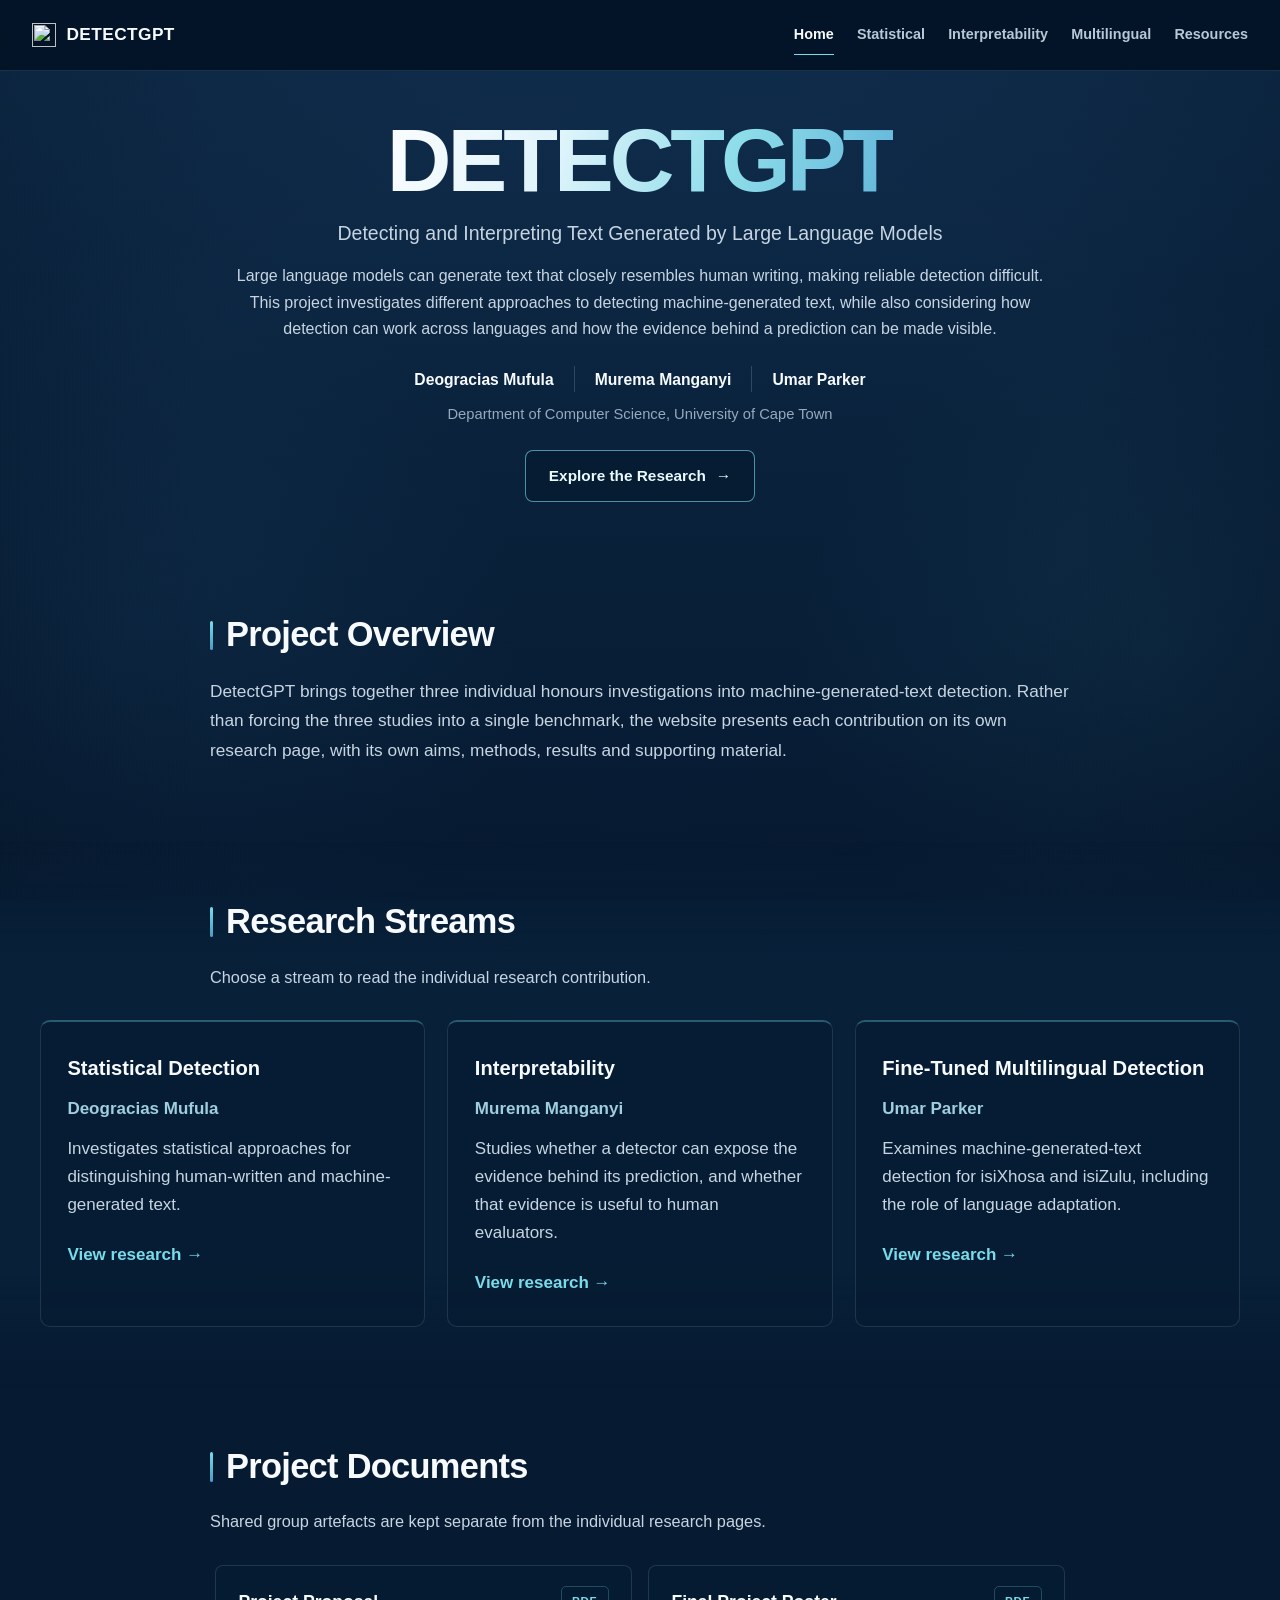
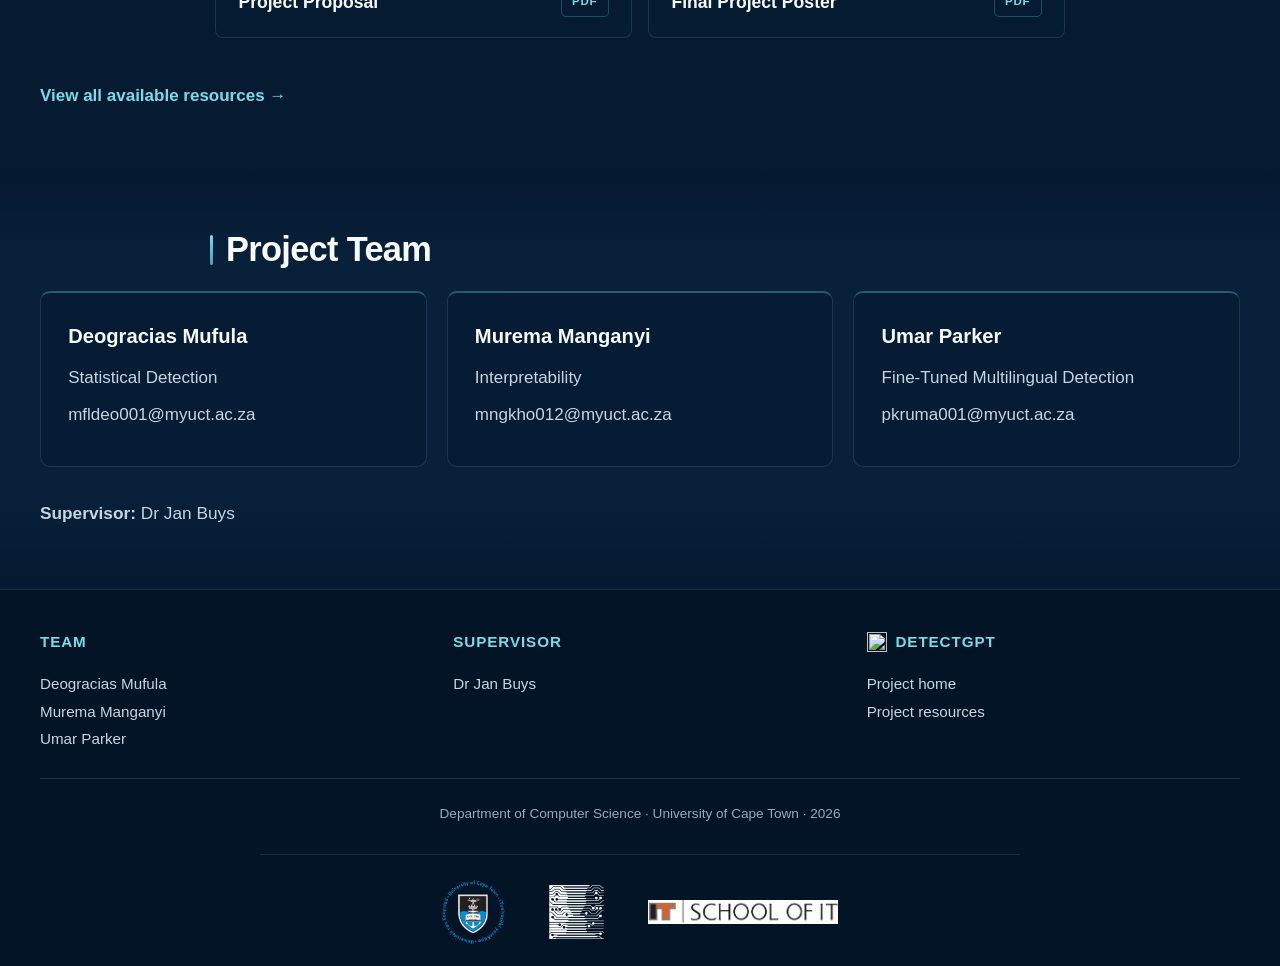
==== index.html @ 5858a73e "Made changes" ====
<!DOCTYPE html>

<html lang="en">
<head>
<meta charset="utf-8"/>
<meta content="width=device-width, initial-scale=1.0" name="viewport"/>
<meta content="DetectGPT is a 2026 UCT Computer Science Honours project on detecting and interpreting text generated by large language models." name="description"/>
<title>DETECTGPT | UCT Computer Science Honours 2026</title>
<link href="Images/favicon.svg" rel="icon" type="image/svg+xml"/>
<link href="css/style.css" rel="stylesheet"/>
</head>
<body>
<div aria-hidden="true" class="background-animation"></div>
<nav aria-label="Main navigation" id="main-nav"><div class="nav-container"><a class="nav-logo" href="index.html"><img class="brand-mark" src="Images/favicon.svg" alt="" aria-hidden="true"/><span>DETECTGPT</span></a><ul class="nav-links"><li><a aria-current="page" href="index.html">Home</a></li><li><a href="statistical.html">Statistical</a></li><li><a href="interpretability.html">Interpretability</a></li><li><a href="multilingual.html">Multilingual</a></li><li><a href="resources.html">Resources</a></li></ul></div></nav>
<div class="hero" id="top">
<div class="hero-content">
<h1 class="hero-title" data-text="DETECTGPT">DETECTGPT</h1>
<p class="hero-subtitle">Detecting and Interpreting Text Generated by Large Language Models</p>
<p class="hero-intro">Large language models can generate text that closely resembles human writing, making reliable detection difficult. This project investigates different approaches to detecting machine-generated text, while also considering how detection can work across languages and how the evidence behind a prediction can be made visible.</p>
<div class="hero-authors">
<div class="author-card"><div class="author-name">Deogracias Mufula</div></div>
<div class="author-divider"></div>
<div class="author-card"><div class="author-name">Murema Manganyi</div></div>
<div class="author-divider"></div>
<div class="author-card"><div class="author-name">Umar Parker</div></div>
</div>
<div class="hero-institution">Department of Computer Science, University of Cape Town</div>
<a class="cta-button" href="#research">Explore the Research <span aria-hidden="true">→</span></a>
</div>
</div>

<main>
<section class="content-section" id="overview">
<div class="section-container">
<div class="section-header">

<h2 class="section-title">Project Overview</h2>
</div>
<div class="content-text">
<p class="lead-text">DetectGPT brings together three individual honours investigations into machine-generated-text detection. Rather than forcing the three studies into a single benchmark, the website presents each contribution on its own research page, with its own aims, methods, results and supporting material.</p>
</div>
</div>
</section>
<section class="content-section alt-bg" id="research">
<div class="section-container">
<div class="section-header">

<h2 class="section-title">Research Streams</h2>
</div>
<p class="section-intro">Choose a stream to read the individual research contribution.</p>
<div class="stream-overview-grid">
<a class="stream-card-link" href="statistical.html">
<article class="feature-card-modern">
<h3>Statistical Detection</h3>
<p class="stream-owner">Deogracias Mufula</p>
<p>Investigates statistical approaches for distinguishing human-written and machine-generated text.</p>
<span class="stream-link">View research →</span>
</article>
</a>
<a class="stream-card-link" href="interpretability.html">
<article class="feature-card-modern">
<h3>Interpretability</h3>
<p class="stream-owner">Murema Manganyi</p>
<p>Studies whether a detector can expose the evidence behind its prediction, and whether that evidence is useful to human evaluators.</p>
<span class="stream-link">View research →</span>
</article>
</a>
<a class="stream-card-link" href="multilingual.html">
<article class="feature-card-modern">
<h3>Fine-Tuned Multilingual Detection</h3>
<p class="stream-owner">Umar Parker</p>
<p>Examines machine-generated-text detection for isiXhosa and isiZulu, including the role of language adaptation.</p>
<span class="stream-link">View research →</span>
</article>
</a>
</div>
</div>
</section>
<section class="content-section" id="documents">
<div class="section-container">
<div class="section-header">

<h2 class="section-title">Project Documents</h2>
</div>
<p class="section-intro">Shared group artefacts are kept separate from the individual research pages.</p>
<div class="group-docs">
<a class="deliverable-card" href="Docs/project-proposal.pdf">
<h3>Project Proposal</h3>
<span class="file-type">PDF</span>
</a>
<a class="deliverable-card" href="Docs/final-poster.pdf">
<h3>Final Project Poster</h3>
<span class="file-type">PDF</span>
</a>
</div>
<p style="margin-top:2rem"><a class="stream-link" href="resources.html">View all available resources →</a></p>
</div>
</section>
<section class="content-section alt-bg" id="team">
<div class="section-container">
<div class="section-header">

<h2 class="section-title">Project Team</h2>
</div>
<div class="compact-team">
<div class="feature-card-modern"><h3>Deogracias Mufula</h3><p>Statistical Detection</p><p><a href="mailto:mfldeo001@myuct.ac.za">mfldeo001@myuct.ac.za</a></p></div>
<div class="feature-card-modern"><h3>Murema Manganyi</h3><p>Interpretability</p><p><a href="mailto:mngkho012@myuct.ac.za">mngkho012@myuct.ac.za</a></p></div>
<div class="feature-card-modern"><h3>Umar Parker</h3><p>Fine-Tuned Multilingual Detection</p><p><a href="mailto:pkruma001@myuct.ac.za">pkruma001@myuct.ac.za</a></p></div>
</div>
<p class="lead-text" style="margin-top:2rem"><strong>Supervisor:</strong> Dr Jan Buys</p>
</div>
</section>
</main>
<footer>
    <div class="footer-content">
        <div class="footer-section">
            <h4>Team</h4>
            <p>Deogracias Mufula<br/>Murema Manganyi<br/>Umar Parker</p>
        </div>

        <div class="footer-section">
            <h4>Supervisor</h4>
            <p>Dr Jan Buys</p>
        </div>

        <div class="footer-section">
            <h4 class="footer-brand">
                <img src="Images/favicon.svg" alt="" aria-hidden="true"/>
                DETECTGPT
            </h4>
            <p>
                <a href="index.html">Project home</a><br/>
                <a href="resources.html">Project resources</a>
            </p>
        </div>
    </div>

    <div class="footer-bottom">
        <p>Department of Computer Science · University of Cape Town · 2026</p>
    </div>

    <div class="footer-logos" aria-label="University affiliations">
        <img src="Images/uct-logo.png" alt="University of Cape Town" class="footer-logo uct-logo"/>
        <img src="Images/cs-logo.png" alt="UCT Department of Computer Science" class="footer-logo cs-logo"/>
        <img src="Images/school-of-it-logo.png" alt="UCT School of Information Technology" class="footer-logo it-logo"/>
    </div>
</footer>
</body>
</html>
---- css/style.css ----
:root {
    --primary-bg: #061a31;
    --secondary-bg: #0b2742;
    --accent-cyan: #78dceb;
    --accent-blue: #4d9bc2;
    --text-primary: #f7fbff;
    --text-secondary: #c7d5e2;
    --text-muted: #94aabe;
    --card-bg: rgba(6, 28, 51, 0.72);
    --card-border: rgba(151, 203, 225, 0.16);
    --content-width: 1200px;
    --reading-width: 860px;
}

* {
    box-sizing: border-box;
    margin: 0;
    padding: 0;
}

html {
    scroll-behavior: smooth;
    overflow-x: hidden;
}

body {
    min-height: 100vh;
    overflow-x: hidden;
    font-family: "Open Sans", Helvetica, Arial, sans-serif;
    font-size: 17px;
    line-height: 1.6;
    color: var(--text-primary);
    background: var(--primary-bg);
}

a {
    color: var(--accent-cyan);
}

img {
    max-width: 100%;
}

.background-animation {
    position: fixed;
    inset: 0;
    z-index: -1;
    overflow: hidden;
    background:
        radial-gradient(
            circle at 10% 70%,
            rgba(44, 103, 151, 0.11),
            transparent 30%
        ),
        radial-gradient(
            circle at 90% 72%,
            rgba(70, 177, 195, 0.07),
            transparent 27%
        ),
        linear-gradient(
            180deg,
            #102f4f 0%,
            #0a223c 48%,
            #061a31 100%
        );
}

.background-animation::before {
    content: "";
    position: absolute;
    inset: 0;
    background-image: url("../Images/neural-texture.svg");
    background-repeat: repeat;
    background-size: 920px 560px;
    opacity: 0.24;
}

.background-animation::after {
    content: "";
    position: absolute;
    inset: 0;
    pointer-events: none;
    background:
        radial-gradient(
            ellipse at center,
            transparent 48%,
            rgba(3, 13, 28, 0.24) 100%
        ),
        linear-gradient(
            90deg,
            rgba(2, 14, 29, 0.08),
            transparent 18%,
            transparent 82%,
            rgba(2, 14, 29, 0.08)
        );
}

#main-nav {
    position: sticky;
    top: 0;
    z-index: 1000;
    min-height: 70px;
    display: flex;
    align-items: center;
    background: rgba(4, 20, 39, 0.94);
    border-bottom: 1px solid rgba(120, 220, 235, 0.16);
    backdrop-filter: blur(14px);
}

.nav-container {
    width: 100%;
    max-width: 1280px;
    min-height: 70px;
    margin: 0 auto;
    padding: 0 2rem;
    display: flex;
    align-items: center;
}

.nav-logo {
    display: inline-flex;
    align-items: center;
    gap: 0.65rem;
    flex: 0 0 auto;
    margin-right: 2.25rem;
    color: var(--text-primary);
    text-decoration: none;
    font-size: 1.08rem;
    font-weight: 800;
    letter-spacing: 0.025em;
    white-space: nowrap;
}

.brand-mark {
    width: 24px;
    height: 24px;
    display: block;
    flex: 0 0 24px;
}

.nav-links {
    margin-left: auto;
    display: flex;
    align-items: center;
    gap: 1.45rem;
    list-style: none;
}

.nav-links a {
    position: relative;
    display: block;
    padding: 0.5rem 0;
    color: #b7c8d7;
    text-decoration: none;
    font-size: 0.9rem;
    font-weight: 600;
    transition: color 0.2s ease;
}

.nav-links a::after {
    content: "";
    position: absolute;
    left: 0;
    bottom: 0;
    width: 0;
    height: 1px;
    background: var(--accent-cyan);
    transition: width 0.2s ease;
}

.nav-links a:hover,
.nav-links a[aria-current="page"] {
    color: var(--text-primary);
}

.nav-links a:hover::after,
.nav-links a[aria-current="page"]::after {
    width: 100%;
}

.hero {
    min-height: auto;
    display: flex;
    align-items: center;
    justify-content: center;
    padding: 2.9rem 2rem 3.3rem;
    background: transparent;
}

.hero-content {
    width: 100%;
    max-width: 980px;
    margin: 0 auto;
    text-align: center;
}

.hero-title {
    position: relative;
    width: max-content;
    max-width: 100%;
    margin: 0 auto 0.95rem;
    font-size: clamp(4.1rem, 7.4vw, 5.6rem);
    font-weight: 800;
    line-height: 0.98;
    letter-spacing: -0.045em;
    background: linear-gradient(
        108deg,
        #fbfdff 0%,
        #dff4fb 34%,
        #8eddea 67%,
        #63b6da 100%
    );
    background-size: 100% 100%;
    background-position: 50% 50%;
    -webkit-background-clip: text;
    background-clip: text;
    color: transparent;
    -webkit-text-fill-color: transparent;
    filter: none;
    text-shadow: none;
}

.hero-title::after {
    content: attr(data-text);
    position: absolute;
    inset: 0;
    pointer-events: none;
    color: transparent;
    -webkit-text-fill-color: transparent;
    background: linear-gradient(
        112deg,
        transparent 44%,
        rgba(255, 255, 255, 0) 47%,
        rgba(255, 255, 255, 0.28) 49.4%,
        rgba(199, 240, 248, 0.16) 50.5%,
        rgba(255, 255, 255, 0) 53%,
        transparent 56%
    );
    background-size: 320% 100%;
    background-position: 155% 0;
    -webkit-background-clip: text;
    background-clip: text;
    opacity: 0;
    animation: detect-specular 11s cubic-bezier(0.46, 0.03, 0.52, 0.96) infinite;
}

@keyframes detect-specular {
    0%, 71% {
        background-position: 155% 0;
        opacity: 0;
    }
    73% {
        background-position: 155% 0;
        opacity: 0.65;
    }
    81% {
        background-position: -55% 0;
        opacity: 0.48;
    }
    83%, 100% {
        background-position: -55% 0;
        opacity: 0;
    }
}

.hero-subtitle {
    max-width: 820px;
    margin: 0 auto 0.95rem;
    color: var(--text-secondary);
    font-size: 1.22rem;
    font-weight: 500;
    line-height: 1.42;
}

.hero-intro {
    max-width: 820px;
    margin: 0 auto 1.5rem;
    color: var(--text-secondary);
    font-size: 1rem;
    line-height: 1.65;
}

.hero-authors {
    display: flex;
    align-items: center;
    justify-content: center;
    gap: 1.25rem;
    margin-bottom: 0.65rem;
    flex-wrap: wrap;
}

.author-card {
    text-align: center;
}

.author-name {
    color: var(--text-primary);
    font-size: 0.98rem;
    font-weight: 600;
}

.author-divider {
    width: 1px;
    height: 26px;
    background: rgba(151, 203, 225, 0.22);
}

.hero-institution {
    margin-bottom: 1.45rem;
    color: var(--text-muted);
    font-size: 0.92rem;
}

.cta-button {
    display: inline-block;
    padding: 0.82rem 1.4rem;
    color: #eafaff;
    text-decoration: none;
    background: rgba(4, 24, 45, 0.48);
    border: 1px solid rgba(120, 220, 235, 0.62);
    border-radius: 8px;
    font-size: 0.96rem;
    font-weight: 700;
    transition: transform 0.2s ease, background 0.2s ease, border-color 0.2s ease;
}

.cta-button:hover {
    transform: translateY(-2px);
    background: rgba(120, 220, 235, 0.09);
    border-color: rgba(120, 220, 235, 0.9);
}

.cta-button span {
    margin-left: 0.35rem;
}

.page-hero {
    min-height: auto;
    display: flex;
    align-items: center;
    justify-content: center;
    padding: 3.5rem 2rem 3.1rem;
    background: transparent;
}

.page-hero-content {
    width: 100%;
    max-width: 1000px;
    text-align: center;
}

.page-kicker {
    margin-bottom: 0.8rem;
    color: var(--accent-cyan);
    font-size: 0.78rem;
    font-weight: 700;
    letter-spacing: 0.075em;
    text-transform: uppercase;
}

.page-title {
    margin-bottom: 0.75rem;
    font-size: 3.55rem;
    font-weight: 800;
    line-height: 1.06;
    letter-spacing: -0.03em;
}

.page-subtitle {
    max-width: 760px;
    margin: 0 auto;
    color: var(--text-secondary);
    font-size: 1.12rem;
    line-height: 1.6;
}

main {
    position: relative;
}

.article-shell {
    max-width: var(--content-width);
    margin: 0 auto;
}

.content-section {
    position: relative;
    padding: 3.75rem 2rem;
}

.alt-bg {
    background: linear-gradient(
        180deg,
        rgba(4, 19, 36, 0) 0%,
        rgba(11, 39, 66, 0.48) 22%,
        rgba(11, 39, 66, 0.48) 78%,
        rgba(4, 19, 36, 0) 100%
    );
}

.section-container {
    width: 100%;
    max-width: var(--content-width);
    margin: 0 auto;
}

.section-header {
    width: 100%;
    max-width: var(--reading-width);
    margin: 0 auto 1.4rem;
}

.section-title {
    position: relative;
    padding-left: 1rem;
    font-size: 2.15rem;
    font-weight: 700;
    line-height: 1.14;
    letter-spacing: -0.02em;
}

.section-title::before {
    content: "";
    position: absolute;
    left: 0;
    top: 0.16em;
    bottom: 0.12em;
    width: 3px;
    border-radius: 3px;
    background: linear-gradient(
        180deg,
        var(--accent-cyan),
        var(--accent-blue)
    );
}

.section-intro {
    max-width: var(--reading-width);
    margin: 0 auto 1.8rem;
    color: var(--text-secondary);
    font-size: 1.02rem;
    line-height: 1.7;
}

.content-text,
.article-copy {
    width: 100%;
    max-width: var(--reading-width);
    margin-left: auto;
    margin-right: auto;
}

.content-text p,
.article-copy p {
    margin-bottom: 1rem;
    color: var(--text-secondary);
    line-height: 1.72;
}

.content-text strong,
.article-copy strong {
    color: var(--text-primary);
}

.lead-text {
    color: var(--text-secondary);
    font-size: 1.08rem;
    line-height: 1.72;
}

.article-copy h3 {
    margin: 2rem 0 0.75rem;
    font-size: 1.36rem;
    line-height: 1.3;
}

.article-copy ul,
.article-copy ol {
    margin: 1rem 0 1.5rem;
    padding-left: 1.4rem;
}

.article-copy li {
    margin-bottom: 0.5rem;
    color: var(--text-secondary);
    line-height: 1.8;
}

.placeholder-copy {
    color: var(--text-secondary);
}

.stream-overview-grid {
    display: grid;
    grid-template-columns: repeat(3, minmax(0, 1fr));
    gap: 1.4rem;
    margin-top: 1.25rem;
}

.stream-card-link {
    display: block;
    color: inherit;
    text-decoration: none;
}

.feature-card-modern {
    height: 100%;
    padding: 1.85rem 1.65rem;
    background: var(--card-bg);
    border: 1px solid var(--card-border);
    border-top: 2px solid rgba(120, 220, 235, 0.33);
    border-radius: 10px;
    transition: transform 0.2s ease, border-color 0.2s ease, background 0.2s ease;
}

.feature-card-modern:hover {
    transform: translateY(-3px);
    border-color: rgba(120, 220, 235, 0.42);
    background: rgba(7, 31, 56, 0.78);
}

.feature-card-modern h3 {
    margin-bottom: 0.7rem;
    color: var(--text-primary);
    font-size: 1.26rem;
}

.feature-card-modern p {
    margin-bottom: 0.6rem;
    color: var(--text-secondary);
    line-height: 1.65;
}

.feature-card-modern a {
    text-decoration: none;
}

.stream-owner {
    margin-bottom: 0.75rem !important;
    color: #9fcedf !important;
    font-weight: 600;
}

.stream-link {
    display: inline-block;
    margin-top: 0.75rem;
    color: var(--accent-cyan);
    text-decoration: none;
    font-weight: 700;
}

.stream-link:hover {
    text-decoration: underline;
}

.group-docs {
    max-width: 850px;
    margin-left: auto;
    margin-right: auto;
    display: grid;
    grid-template-columns: repeat(2, minmax(0, 1fr));
    gap: 1rem;
}

.deliverable-card {
    display: flex;
    align-items: center;
    justify-content: space-between;
    gap: 1.25rem;
    padding: 1.25rem 1.4rem;
    color: var(--text-primary);
    text-decoration: none;
    background: var(--card-bg);
    border: 1px solid var(--card-border);
    border-radius: 8px;
    transition: transform 0.2s ease, border-color 0.2s ease, background 0.2s ease;
}

.deliverable-card:hover {
    transform: translateY(-3px);
    border-color: rgba(120, 220, 235, 0.42);
    background: rgba(7, 31, 56, 0.78);
}

.deliverable-card h3 {
    font-size: 1.1rem;
}

.file-type {
    flex: 0 0 auto;
    padding: 0.35rem 0.65rem;
    color: var(--accent-cyan);
    border: 1px solid rgba(120, 220, 235, 0.25);
    border-radius: 5px;
    font-size: 0.72rem;
    font-weight: 700;
    letter-spacing: 0.06em;
}

.compact-team {
    display: grid;
    grid-template-columns: repeat(3, minmax(0, 1fr));
    gap: 1.25rem;
}

.compact-team .feature-card-modern {
    padding: 1.7rem;
}

.compact-team a {
    color: var(--text-secondary);
    text-decoration: none;
}

.compact-team a:hover {
    color: var(--accent-cyan);
}

.research-question {
    padding: 1.25rem 1.5rem;
    color: var(--text-primary) !important;
    background: rgba(120, 220, 235, 0.045);
    border-left: 4px solid var(--accent-cyan);
    border-radius: 0 7px 7px 0;
    font-size: 1.1rem;
    line-height: 1.68;
}

.figure-block {
    width: min(100%, 820px);
    margin: 1.8rem auto 2rem;
    padding: 1rem;
    background: rgba(6, 28, 51, 0.64);
    border: 1px solid var(--card-border);
    border-radius: 10px;
}

.figure-block img {
    width: auto;
    max-width: 100%;
    max-height: 560px;
    height: auto;
    display: block;
    margin: 0 auto;
    object-fit: contain;
    background: #fff;
    border: 1px solid rgba(151, 203, 225, 0.16);
    border-radius: 6px;
}

.figure-block figcaption {
    margin-top: 0.8rem;
    color: var(--text-muted);
    font-size: 0.88rem;
    line-height: 1.55;
}

.data-table-wrap {
    width: 100%;
    max-width: var(--reading-width);
    margin: 1.5rem auto 2rem;
    overflow-x: auto;
    background: rgba(6, 28, 51, 0.52);
    border: 1px solid var(--card-border);
    border-radius: 8px;
}

table {
    width: 100%;
    min-width: 620px;
    border-collapse: collapse;
}

th,
td {
    padding: 0.95rem 1.05rem;
    text-align: left;
    border-bottom: 1px solid var(--card-border);
}

th {
    color: var(--text-primary);
    background: rgba(120, 220, 235, 0.055);
    font-size: 0.9rem;
    font-weight: 700;
}

td {
    color: var(--text-secondary);
}

tr:last-child td {
    border-bottom: 0;
}

.result-note {
    margin-top: -1rem !important;
    color: var(--text-muted) !important;
    font-size: 0.9rem;
}

.interpretability-page .article-copy {
    max-width: 860px;
    margin-left: auto;
    margin-right: auto;
}

.interpretability-page .section-lead {
    margin-bottom: 1.15rem;
    color: var(--text-primary);
    font-size: 1.14rem;
    line-height: 1.68;
}

.interpretability-page .rationale-showcase {
    width: min(100%, 820px);
    margin-top: 2rem;
}

.interpretability-page #method .figure-block {
    width: min(100%, 720px);
}

.method-summary {
    max-width: 860px;
    margin: 2rem auto 2.4rem;
    border-top: 1px solid var(--card-border);
}

.method-summary > div {
    display: grid;
    grid-template-columns: 170px 1fr;
    gap: 1.5rem;
    padding: 0.85rem 0;
    border-bottom: 1px solid var(--card-border);
}

.method-summary dt {
    color: var(--text-muted);
    font-size: 0.8rem;
    font-weight: 700;
    letter-spacing: 0.055em;
    text-transform: uppercase;
}

.method-summary dd {
    margin: 0;
    color: var(--text-primary);
    line-height: 1.65;
}

.result-block + .result-block {
    margin-top: 3.25rem;
    padding-top: 2.75rem;
    border-top: 1px solid var(--card-border);
}

.result-lead {
    margin-bottom: 1.1rem !important;
    color: var(--text-primary) !important;
    font-size: 1.12rem;
    line-height: 1.65;
}

.compact-table {
    max-width: 620px;
    margin-left: auto;
    margin-right: auto;
}

.evidence-notes {
    max-width: 760px;
    margin: 1.5rem auto;
    padding-left: 1.1rem;
    border-left: 2px solid rgba(120, 220, 235, 0.45);
}

.evidence-notes p {
    margin-bottom: 0.85rem;
}

.evidence-notes p:last-child {
    margin-bottom: 0;
}

.main-takeaway {
    margin: 2rem 0;
    padding: 1.2rem 0;
    color: var(--text-primary) !important;
    border-top: 1px solid rgba(120, 220, 235, 0.35);
    border-bottom: 1px solid rgba(120, 220, 235, 0.35);
    font-size: 1.16rem;
    line-height: 1.65;
}

.discussion-note {
    color: var(--text-muted) !important;
    font-size: 0.95rem;
}

.interpretability-page .data-table-wrap {
    border-radius: 6px;
    background: rgba(6, 28, 51, 0.38);
}

.resource-stack {
    max-width: 900px;
    display: grid;
    gap: 0.8rem;
    margin: 1.5rem auto 0;
}

.resource-row {
    display: grid;
    grid-template-columns: 74px 1fr auto;
    gap: 1rem;
    align-items: center;
    padding: 1rem 1.2rem;
    color: inherit;
    text-decoration: none;
    background: rgba(6, 28, 51, 0.62);
    border: 1px solid var(--card-border);
    border-radius: 8px;
    transition: background 0.2s ease, border-color 0.2s ease;
}

a.resource-row:hover {
    background: rgba(120, 220, 235, 0.045);
    border-color: rgba(120, 220, 235, 0.42);
}

.resource-type {
    color: var(--accent-cyan);
    font-size: 0.78rem;
    font-weight: 800;
    letter-spacing: 0.08em;
}

.resource-row strong {
    display: block;
    color: var(--text-primary);
    font-size: 1rem;
}

.resource-row small {
    display: block;
    margin-top: 0.18rem;
    color: var(--text-muted);
    line-height: 1.45;
}

.resource-arrow {
    color: var(--accent-cyan);
    font-size: 1.25rem;
}

.resource-placeholder {
    cursor: default;
    opacity: 0.82;
    border-style: dashed;
}

.resource-status {
    color: var(--text-muted);
    font-size: 0.78rem;
    font-weight: 700;
    letter-spacing: 0.035em;
    text-transform: uppercase;
    white-space: nowrap;
}

.subsection-author {
    position: relative;
    display: inline-block;
    margin-bottom: 1.5rem;
    color: var(--text-primary);
    font-size: 1.5rem;
    font-weight: 700;
}

footer {
    margin-top: 0;
    padding: 2.5rem 2rem 1.35rem;
    background: #041427;
    border-top: 1px solid rgba(120, 220, 235, 0.12);
}

.footer-content {
    max-width: var(--content-width);
    margin: 0 auto 1.6rem;
    display: grid;
    grid-template-columns: repeat(3, minmax(0, 1fr));
    gap: 2.5rem;
}

.footer-section h4 {
    margin-bottom: 1rem;
    color: var(--accent-cyan);
    font-size: 0.95rem;
    font-weight: 700;
    letter-spacing: 0.06em;
    text-transform: uppercase;
}

.footer-section p {
    margin: 0;
    color: var(--text-secondary);
    font-size: 0.95rem;
    line-height: 1.8;
}

.footer-section a {
    color: var(--text-secondary);
    text-decoration: none;
}

.footer-section a:hover {
    color: var(--accent-cyan);
    text-decoration: underline;
}

.footer-brand {
    display: flex;
    align-items: center;
    gap: 0.55rem;
}

.footer-brand img {
    width: 20px;
    height: 20px;
}

.footer-bottom {
    max-width: var(--content-width);
    margin: 0 auto;
    padding-top: 1.5rem;
    text-align: center;
    border-top: 1px solid var(--card-border);
}

.footer-bottom p {
    color: var(--text-muted);
    font-size: 0.85rem;
}

.footer-logos {
    max-width: 760px;
    margin: 1.8rem auto 0;
    padding-top: 1.6rem;
    display: flex;
    align-items: center;
    justify-content: center;
    gap: 2.75rem;
    border-top: 1px solid rgba(151, 203, 225, 0.12);
}

.footer-logo {
    display: block;
    width: auto;
    max-width: 190px;
    max-height: 58px;
    object-fit: contain;
}

.footer-logo.uct-logo {
    max-height: 64px;
}

.footer-logo.cs-logo,
.footer-logo.it-logo {
    max-height: 54px;
}

.footer-logo.cs-logo {
    filter: invert(1);
}

a:focus-visible,
button:focus-visible {
    outline: 2px solid var(--accent-cyan);
    outline-offset: 4px;
}

@media (max-width: 1100px) {
    .nav-container {
        padding: 0 1.5rem;
    }
    .nav-logo {
        margin-right: 1.4rem;
        font-size: 1rem;
    }
    .nav-links {
        gap: 1.05rem;
    }
    .nav-links a {
        font-size: 0.85rem;
    }
}

@media (max-width: 900px) {
    .hero-title {
        width: auto;
        font-size: 4.15rem;
    }
    .hero-subtitle {
        font-size: 1.16rem;
    }
    .page-title {
        font-size: 3rem;
    }
    .section-title {
        font-size: 2rem;
    }
    .stream-overview-grid,
    .compact-team,
    .group-docs {
        grid-template-columns: 1fr;
    }
    .footer-content {
        grid-template-columns: 1fr;
        gap: 1.75rem;
    }
}

@media (max-width: 720px) {
    body {
        font-size: 16px;
    }
    #main-nav {
        min-height: auto;
        padding: 0.75rem 0;
    }
    .nav-container {
        min-height: auto;
        padding: 0 1rem;
        flex-direction: column;
        align-items: flex-start;
        gap: 0.65rem;
    }
    .nav-logo {
        margin-right: 0;
    }
    .brand-mark {
        width: 21px;
        height: 21px;
        flex-basis: 21px;
    }
    .nav-links {
        width: 100%;
        margin-left: 0;
        gap: 0.55rem 1rem;
        flex-wrap: wrap;
    }
    .nav-links a {
        font-size: 0.82rem;
    }
    .hero {
        padding: 2.6rem 1.25rem 3rem;
    }
    .hero-title {
        width: auto;
        font-size: 3.25rem;
    }
    .hero-subtitle {
        font-size: 1.08rem;
    }
    .hero-intro {
        font-size: 0.96rem;
        line-height: 1.62;
    }
    .hero-authors {
        flex-direction: column;
        gap: 0.45rem;
    }
    .author-divider {
        display: none;
    }
    .page-hero {
        padding: 2.8rem 1.25rem 2.5rem;
    }
    .page-title {
        font-size: 2.65rem;
    }
    .page-subtitle {
        font-size: 1.04rem;
    }
    .content-section {
        padding: 3rem 1.25rem;
    }
    .section-header {
        margin-bottom: 1.2rem;
    }
    .section-title {
        font-size: 1.85rem;
    }
    .feature-card-modern {
        padding: 1.55rem 1.35rem;
    }
    .figure-block {
        width: 100%;
        padding: 0.75rem;
    }

    .figure-block img {
        max-height: 460px;
    }

    .resource-row {
        grid-template-columns: 58px 1fr auto;
        padding: 0.95rem 1rem;
    }
    .method-summary > div {
        grid-template-columns: 1fr;
        gap: 0.3rem;
    }
    .result-block + .result-block {
        margin-top: 2.75rem;
        padding-top: 2.35rem;
    }
    .main-takeaway {
        font-size: 1.08rem;
    }

    .footer-logos {
        flex-wrap: wrap;
        gap: 1.6rem;
    }

    .footer-logo,
    .footer-logo.uct-logo,
    .footer-logo.cs-logo,
    .footer-logo.it-logo {
        max-width: 140px;
        max-height: 48px;
    }
}

@media (max-width: 500px) {
    .nav-links {
        gap: 0.45rem 0.8rem;
    }
    .hero-title {
        font-size: 2.65rem;
    }
    .hero-subtitle {
        font-size: 1.04rem;
    }
    .page-title {
        font-size: 2.3rem;
    }
    .section-title {
        font-size: 1.75rem;
    }
    .resource-row {
        grid-template-columns: 48px 1fr;
    }
    .resource-arrow,
    .resource-status {
        grid-column: 2;
        justify-self: start;
    }
    th,
    td {
        padding: 0.75rem;
    }
}

@media (prefers-reduced-motion: reduce) {
    html {
        scroll-behavior: auto;
    }
    .hero-title::after {
        display: none;
        animation: none;
    }
}

@media print {
    .background-animation,
    #main-nav {
        display: none;
    }
    body {
        color: #000;
        background: #fff;
    }
    .hero,
    .page-hero,
    .content-section {
        min-height: auto;
        padding: 2rem 0;
    }
    .content-text p,
    .article-copy p,
    .lead-text,
    .section-intro,
    td {
        color: #222;
    }
    footer {
        color: #000;
        background: #fff;
    }
}
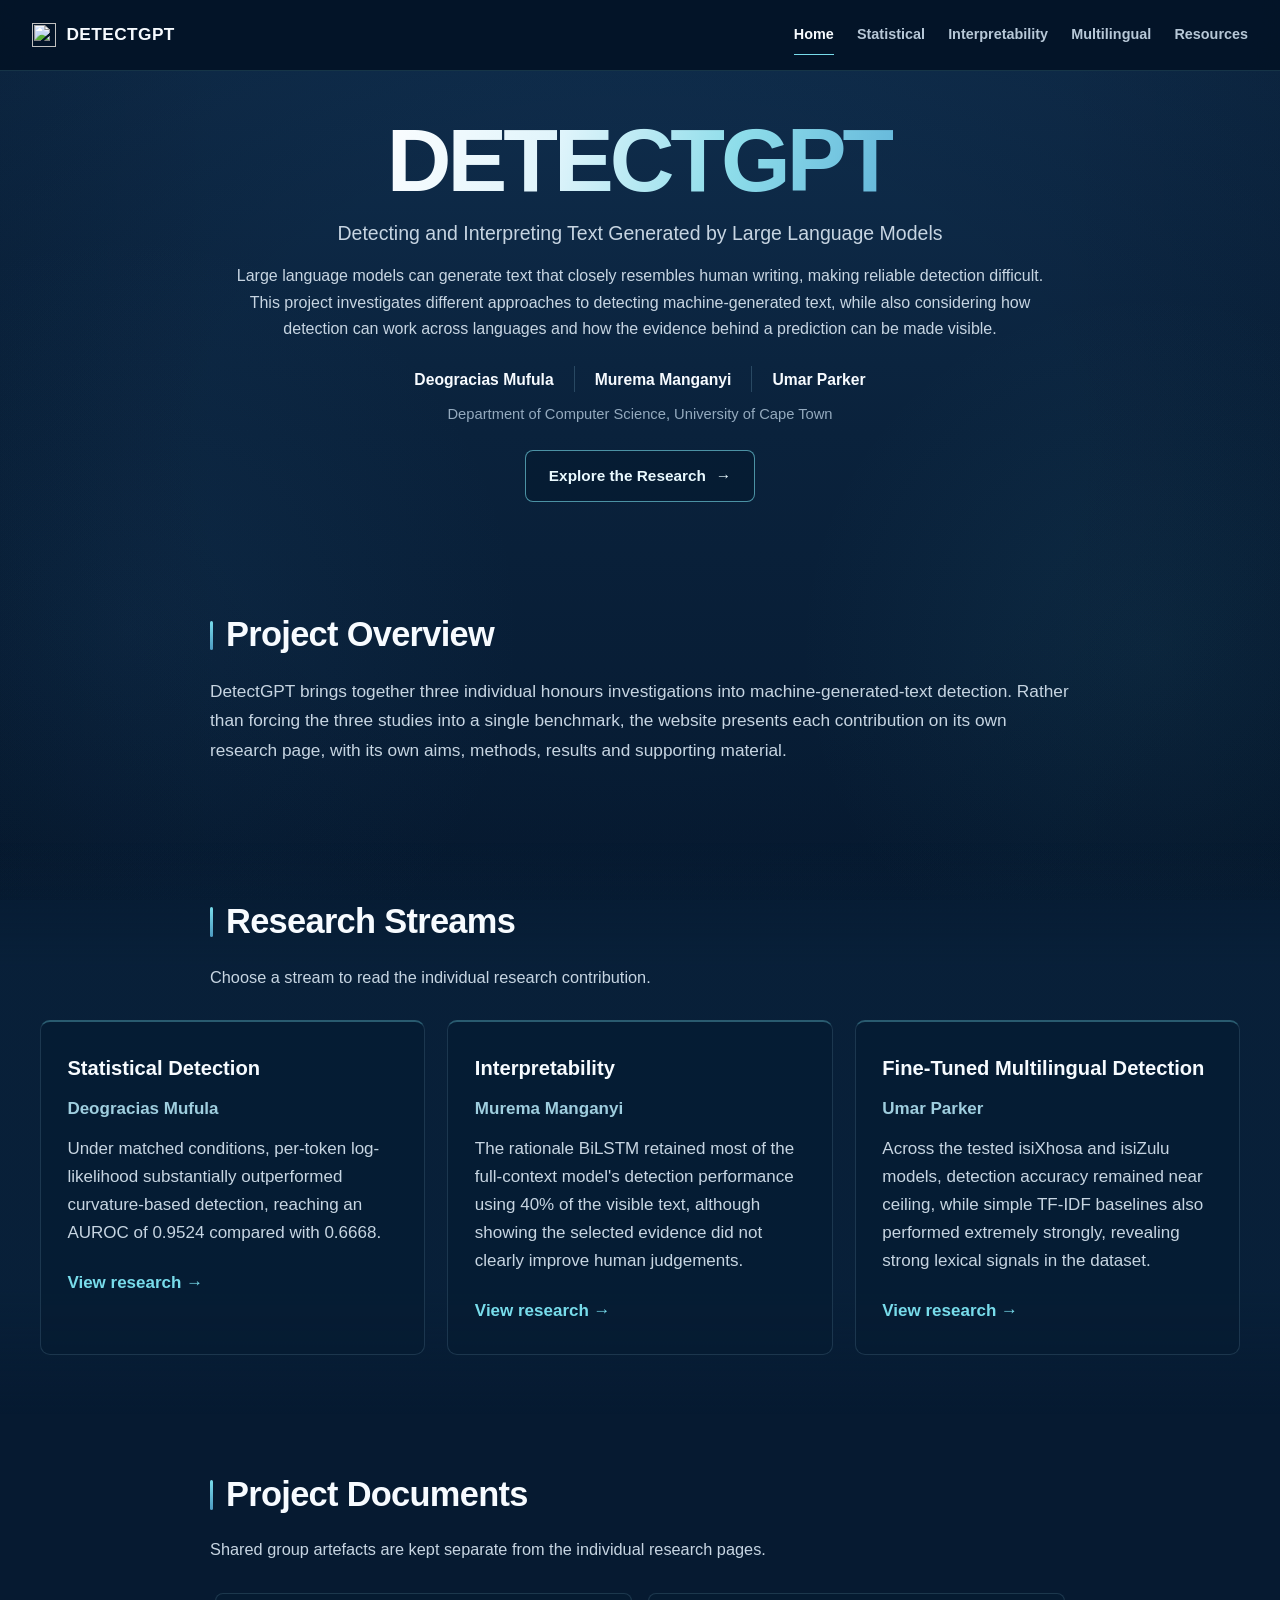
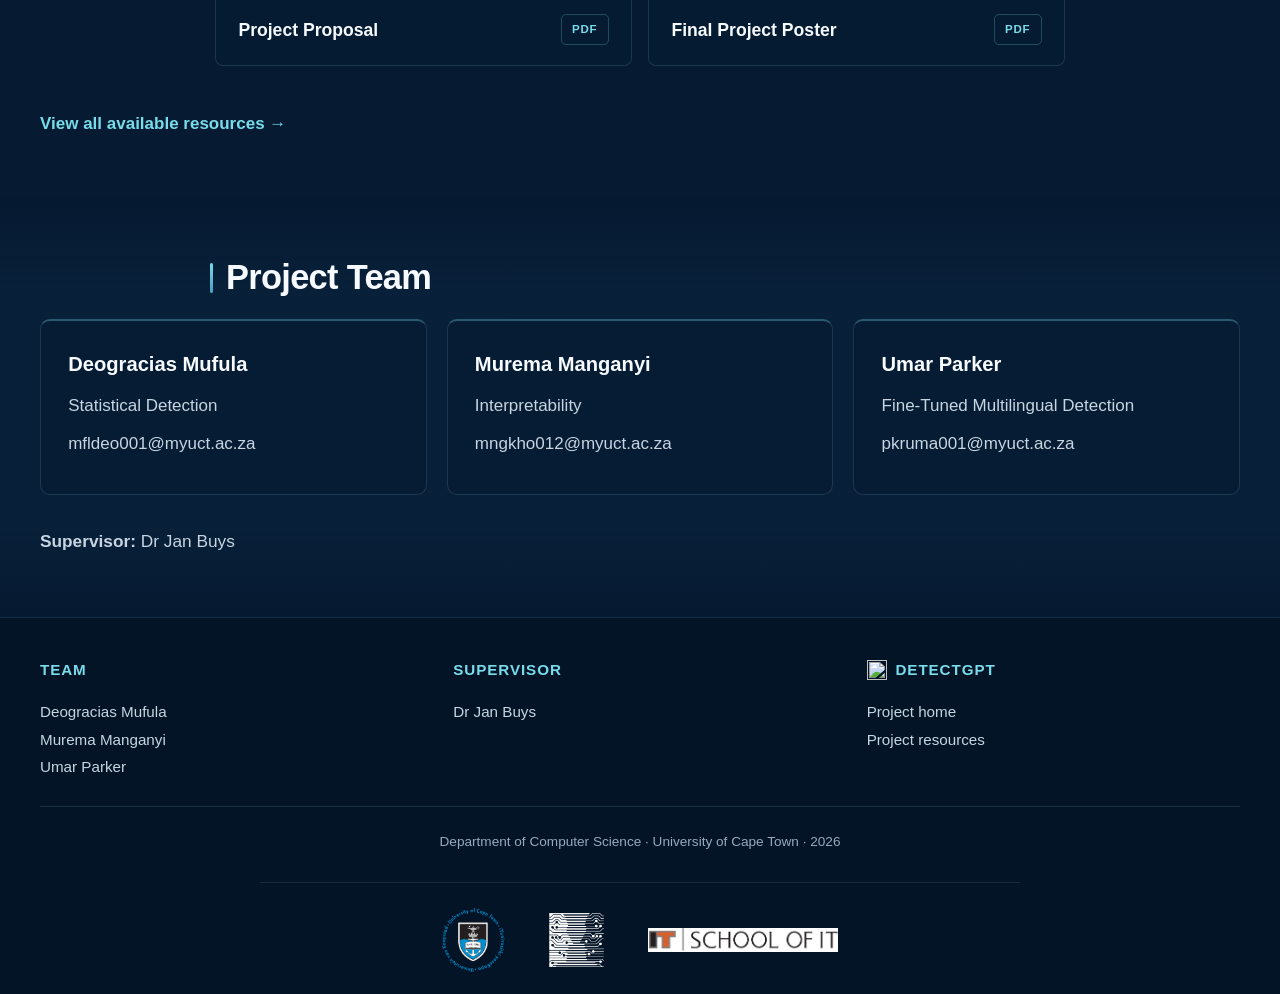
==== commit 7e554e10: "Final website submission" ====
--- a/index.html
+++ b/index.html
@@ -53,7 +53,7 @@
 <article class="feature-card-modern">
 <h3>Statistical Detection</h3>
 <p class="stream-owner">Deogracias Mufula</p>
-<p>Investigates statistical approaches for distinguishing human-written and machine-generated text.</p>
+<p>Under matched conditions, per-token log-likelihood substantially outperformed curvature-based detection, reaching an AUROC of 0.9524 compared with 0.6668.</p>
 <span class="stream-link">View research →</span>
 </article>
 </a>
@@ -61,7 +61,7 @@
 <article class="feature-card-modern">
 <h3>Interpretability</h3>
 <p class="stream-owner">Murema Manganyi</p>
-<p>Studies whether a detector can expose the evidence behind its prediction, and whether that evidence is useful to human evaluators.</p>
+<p>The rationale BiLSTM retained most of the full-context model's detection performance using 40% of the visible text, although showing the selected evidence did not clearly improve human judgements.</p>
 <span class="stream-link">View research →</span>
 </article>
 </a>
@@ -69,7 +69,7 @@
 <article class="feature-card-modern">
 <h3>Fine-Tuned Multilingual Detection</h3>
 <p class="stream-owner">Umar Parker</p>
-<p>Examines machine-generated-text detection for isiXhosa and isiZulu, including the role of language adaptation.</p>
+<p>Across the tested isiXhosa and isiZulu models, detection accuracy remained near ceiling, while simple TF-IDF baselines also performed extremely strongly, revealing strong lexical signals in the dataset.</p>
 <span class="stream-link">View research →</span>
 </article>
 </a>
--- a/css/style.css
+++ b/css/style.css
@@ -486,10 +486,6 @@
     line-height: 1.8;
 }
 
-.placeholder-copy {
-    color: var(--text-secondary);
-}
-
 .stream-overview-grid {
     display: grid;
     grid-template-columns: repeat(3, minmax(0, 1fr));
@@ -665,6 +661,89 @@
     border-radius: 8px;
 }
 
+/* Statistical research page */
+.stat-callout {
+    margin: 1.5rem 0;
+    padding: 1.25rem 1.5rem;
+    color: var(--text-secondary);
+    background: rgba(120, 220, 235, 0.045);
+    border-left: 4px solid var(--accent-cyan);
+    border-radius: 0 7px 7px 0;
+    line-height: 1.68;
+}
+
+.stat-eq {
+    max-width: 100%;
+    margin: 1.25rem 0 1.75rem;
+    padding: 0.95rem 1.1rem;
+    overflow-x: auto;
+    color: var(--text-primary);
+    background: rgba(6, 28, 51, 0.52);
+    border: 1px solid var(--card-border);
+    border-radius: 8px;
+    white-space: nowrap;
+}
+
+.stat-fig-pair {
+    display: grid;
+    grid-template-columns: repeat(2, minmax(0, 1fr));
+    gap: 1.25rem;
+    width: min(1000px, calc(100vw - 4rem));
+    margin: 1.8rem 0 2rem;
+    position: relative;
+    left: 50%;
+    transform: translateX(-50%);
+}
+
+.stat-fig-pair .stat-fig {
+    width: 100%;
+    min-width: 0;
+}
+
+.stat-fig-pair .stat-fig img {
+    display: block;
+    width: 100%;
+    max-width: none;
+    max-height: none;
+    height: auto;
+}
+
+.stat-table-wrap {
+    width: 100%;
+    max-width: var(--reading-width);
+    margin: 1.5rem auto 2rem;
+    overflow-x: auto;
+    background: rgba(6, 28, 51, 0.52);
+    border: 1px solid var(--card-border);
+    border-radius: 8px;
+}
+
+.stat-table {
+    width: 100%;
+    min-width: 620px;
+    border-collapse: collapse;
+}
+
+.stat-table caption {
+    padding: 0.75rem 1rem;
+    color: var(--text-muted);
+    text-align: left;
+    font-size: 0.88rem;
+}
+
+.stat-diagram { max-width: 460px; margin: 0 auto; }
+.stat-node { border: 2px solid currentColor; border-radius: 10px; padding: 0.6rem 0.9rem; text-align: center; background: rgba(128,128,128,0.08); font-weight: 600; }
+.stat-node small { display: block; font-weight: 400; opacity: 0.75; font-size: 0.82rem; margin-top: 0.15rem; }
+.stat-node.is-input { border-color: #6b7280; }
+.stat-node.is-score { border-color: #2563eb; }
+.stat-node.is-perturb { border-color: #d97706; }
+.stat-node.is-decide { border-color: #16a34a; }
+.stat-down { text-align: center; line-height: 1.7; opacity: 0.65; font-size: 0.9rem; }
+.stat-split { display: grid; grid-template-columns: 1fr 1fr; gap: 0.8rem; }
+.stat-stage { border: 1px dashed rgba(128,128,128,0.6); border-radius: 14px; padding: 0.4rem 0.8rem 0.8rem; margin: 0.2rem 0; }
+.stat-stage-label { font-size: 0.78rem; letter-spacing: 0.06em; text-transform: uppercase; opacity: 0.7; margin: 0.2rem 0 0.5rem; text-align: center; }
+.stat-fig img { width: auto; max-width: 70%; max-height: 450px; height: auto; object-fit: contain; background: #fff; padding: 8px; border-radius: 8px; }
+
 table {
     width: 100%;
     min-width: 620px;
@@ -718,6 +797,14 @@
 }
 
 .interpretability-page #method .figure-block {
+    width: min(100%, 720px);
+}
+
+.interpretability-page .performance-figure {
+    width: min(100%, 720px);
+}
+
+.multilingual-page .compact-result-figure {
     width: min(100%, 720px);
 }
 
@@ -842,31 +929,9 @@
     font-size: 1rem;
 }
 
-.resource-row small {
-    display: block;
-    margin-top: 0.18rem;
-    color: var(--text-muted);
-    line-height: 1.45;
-}
-
 .resource-arrow {
     color: var(--accent-cyan);
     font-size: 1.25rem;
-}
-
-.resource-placeholder {
-    cursor: default;
-    opacity: 0.82;
-    border-style: dashed;
-}
-
-.resource-status {
-    color: var(--text-muted);
-    font-size: 0.78rem;
-    font-weight: 700;
-    letter-spacing: 0.035em;
-    text-transform: uppercase;
-    white-space: nowrap;
 }
 
 .subsection-author {
@@ -1152,16 +1217,26 @@
         font-size: 1.75rem;
     }
     .resource-row {
-        grid-template-columns: 48px 1fr;
-    }
-    .resource-arrow,
-    .resource-status {
-        grid-column: 2;
-        justify-self: start;
+        grid-template-columns: 48px minmax(0, 1fr) auto;
     }
     th,
     td {
         padding: 0.75rem;
+    }
+}
+
+@media (max-width: 720px) {
+    .stat-fig-pair {
+        grid-template-columns: 1fr;
+        width: 100%;
+        left: auto;
+        transform: none;
+    }
+}
+
+@media (max-width: 480px) {
+    .stat-split {
+        grid-template-columns: 1fr;
     }
 }
 
